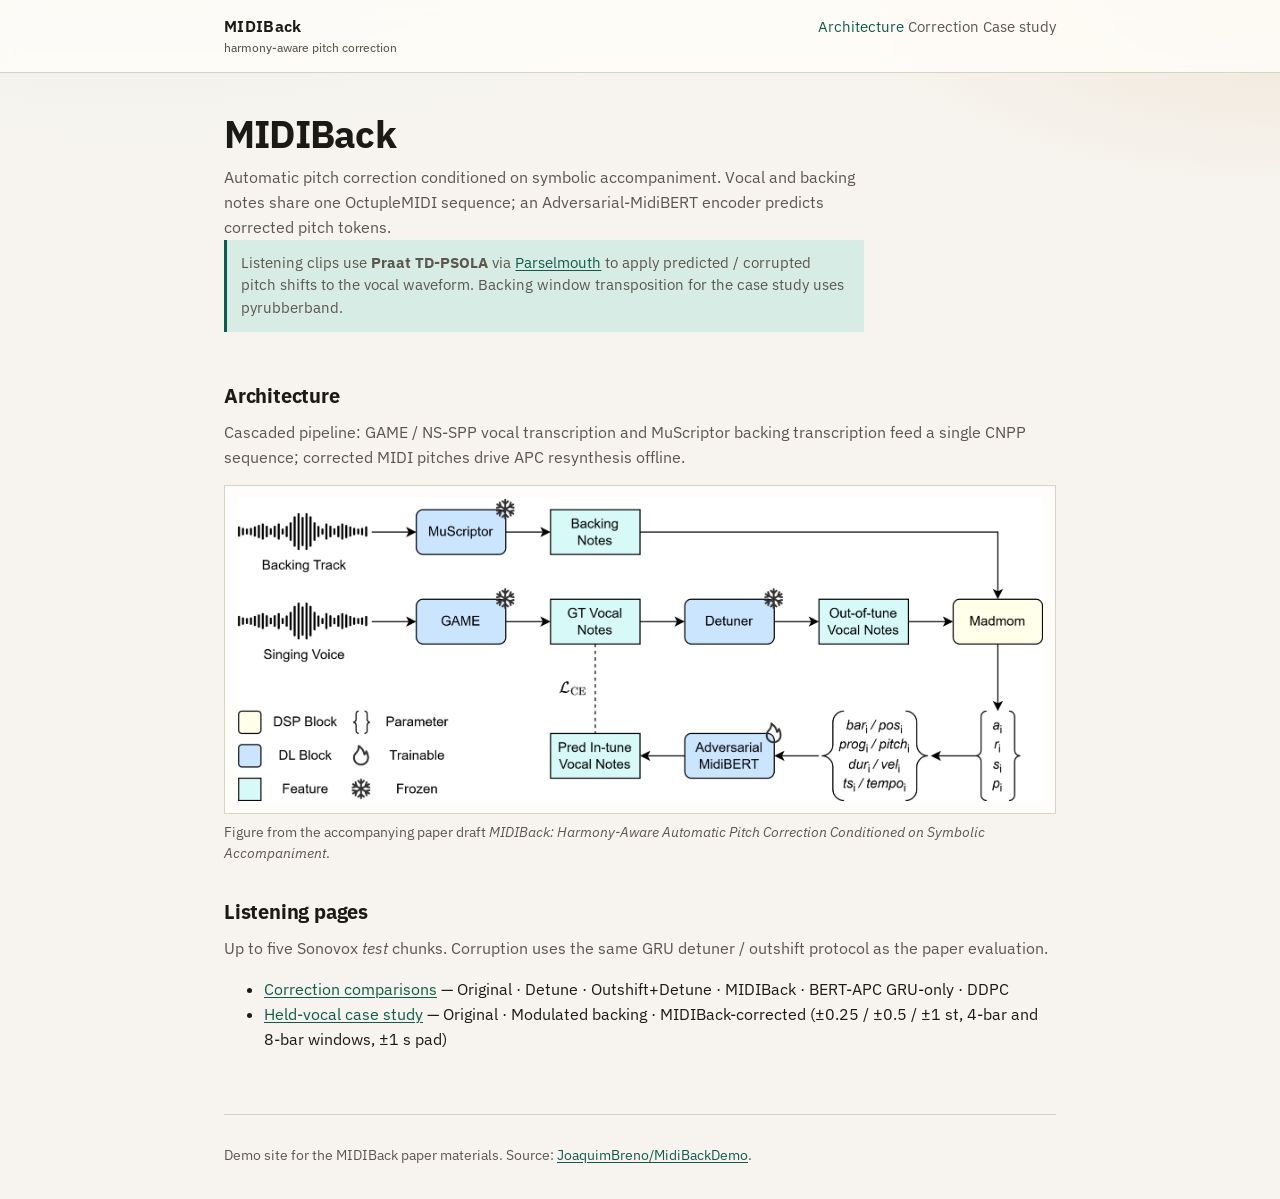
==== index.html @ f540b841 "Add MIDIBack listening demo site with 5 test clips. Static Pages site (architecture, correction, cas" ====
<!DOCTYPE html>
<html lang="en">
<head>
  <meta charset="utf-8">
  <meta name="viewport" content="width=device-width, initial-scale=1">
  <title>MIDIBack — Listening Demo</title>
  <link rel="preconnect" href="https://fonts.googleapis.com">
  <link rel="preconnect" href="https://fonts.gstatic.com" crossorigin>
  <link href="https://fonts.googleapis.com/css2?family=IBM+Plex+Mono:wght@400;500&family=IBM+Plex+Sans:wght@400;500;650&display=swap" rel="stylesheet">
  <link rel="stylesheet" href="styles.css">
</head>
<body>
  <header class="site">
    <div class="wrap nav">
      <a class="brand" href="index.html">MIDIBack<span>harmony-aware pitch correction</span></a>
      <nav>
        <a href="index.html" aria-current="page">Architecture</a>
        <a href="correction.html">Correction</a>
        <a href="case-study.html">Case study</a>
      </nav>
    </div>
  </header>

  <main class="wrap">
    <div class="hero">
      <h1>MIDIBack</h1>
      <p>
        Automatic pitch correction conditioned on symbolic accompaniment.
        Vocal and backing notes share one OctupleMIDI sequence; an
        Adversarial-MidiBERT encoder predicts corrected pitch tokens.
      </p>
      <p class="note">
        Listening clips use <strong>Praat TD-PSOLA</strong> via
        <a href="https://parselmouth.readthedocs.io/">Parselmouth</a>
        to apply predicted / corrupted pitch shifts to the vocal waveform.
        Backing window transposition for the case study uses pyrubberband.
      </p>
    </div>

    <section id="architecture">
      <h2>Architecture</h2>
      <p class="lead">
        Cascaded pipeline: GAME / NS-SPP vocal transcription and MuScriptor
        backing transcription feed a single CNPP sequence; corrected MIDI
        pitches drive APC resynthesis offline.
      </p>
      <figure class="arch">
        <img src="assets/MIDIBack-model.png" alt="MIDIBack model diagram: vocal and backing transcription into OctupleMIDI, Adversarial-MidiBERT CNPP, corrected pitches">
      </figure>
      <p class="caption">
        Figure from the accompanying paper draft
        <em>MIDIBack: Harmony-Aware Automatic Pitch Correction Conditioned on Symbolic Accompaniment</em>.
      </p>
    </section>

    <section>
      <h2>Listening pages</h2>
      <p class="lead">
        Up to five Sonovox <em>test</em> chunks. Corruption uses the same
        GRU detuner / outshift protocol as the paper evaluation.
      </p>
      <ul>
        <li><a href="correction.html">Correction comparisons</a> —
          Original · Detune · Outshift+Detune · MIDIBack · BERT-APC GRU-only · DDPC</li>
        <li><a href="case-study.html">Held-vocal case study</a> —
          Original · Modulated backing · MIDIBack-corrected (±0.25 / ±0.5 / ±1 st, 4-bar and 8-bar windows, ±1&nbsp;s pad)</li>
      </ul>
    </section>
  </main>

  <footer class="wrap">
    <p>
      Demo site for the MIDIBack paper materials.
      Source: <a href="https://github.com/JoaquimBreno/MidiBackDemo">JoaquimBreno/MidiBackDemo</a>.
    </p>
  </footer>
</body>
</html>
---- styles.css ----
:root {
  --bg: #f7f4ef;
  --ink: #1c1a17;
  --muted: #5c564e;
  --line: #d9d2c6;
  --accent: #0f5c4c;
  --accent-soft: #d8ece6;
  --card: #fffdf9;
  --warn: #7a4a12;
  --max: 52rem;
  --font: "IBM Plex Sans", "Segoe UI", sans-serif;
  --mono: "IBM Plex Mono", ui-monospace, monospace;
}

* { box-sizing: border-box; }

html { scroll-behavior: smooth; }

body {
  margin: 0;
  font-family: var(--font);
  color: var(--ink);
  background:
    radial-gradient(1200px 500px at 10% -10%, #e8efe9 0%, transparent 55%),
    radial-gradient(900px 400px at 100% 0%, #efe6d8 0%, transparent 50%),
    var(--bg);
  line-height: 1.55;
}

a { color: var(--accent); text-underline-offset: 0.15em; }
a:hover { color: #0a3f35; }

.wrap {
  width: min(100% - 2rem, var(--max));
  margin-inline: auto;
}

header.site {
  border-bottom: 1px solid var(--line);
  background: rgba(255, 253, 249, 0.86);
  backdrop-filter: blur(8px);
  position: sticky;
  top: 0;
  z-index: 20;
}

.nav {
  display: flex;
  flex-wrap: wrap;
  gap: 0.75rem 1.25rem;
  align-items: baseline;
  padding: 0.9rem 0;
}

.brand {
  font-weight: 650;
  letter-spacing: 0.02em;
  color: var(--ink);
  text-decoration: none;
  margin-right: auto;
}

.brand span {
  display: block;
  font-size: 0.75rem;
  font-weight: 450;
  color: var(--muted);
  letter-spacing: 0;
}

nav a {
  text-decoration: none;
  color: var(--muted);
  font-size: 0.95rem;
}

nav a[aria-current="page"],
nav a:hover {
  color: var(--accent);
}

.hero {
  padding: 2.4rem 0 1.4rem;
}

.hero h1 {
  font-size: clamp(1.7rem, 3.5vw, 2.35rem);
  line-height: 1.15;
  margin: 0 0 0.65rem;
  letter-spacing: -0.02em;
}

.hero p {
  margin: 0;
  color: var(--muted);
  max-width: 40rem;
}

.note {
  margin: 1.25rem 0 0;
  padding: 0.75rem 0.9rem;
  border-left: 3px solid var(--accent);
  background: var(--accent-soft);
  color: #16362f;
  font-size: 0.92rem;
}

section {
  padding: 1.6rem 0 0.4rem;
}

section h2 {
  margin: 0 0 0.55rem;
  font-size: 1.25rem;
  letter-spacing: -0.01em;
}

section > p.lead {
  margin: 0 0 1rem;
  color: var(--muted);
}

.arch {
  background: var(--card);
  border: 1px solid var(--line);
  padding: 0.75rem;
  margin: 0.75rem 0 0.25rem;
}

.arch img {
  display: block;
  width: 100%;
  height: auto;
}

.caption {
  font-size: 0.85rem;
  color: var(--muted);
  margin: 0.5rem 0 0;
}

.song {
  background: var(--card);
  border: 1px solid var(--line);
  padding: 1rem 1rem 0.85rem;
  margin: 0 0 1rem;
}

.song h3 {
  margin: 0 0 0.25rem;
  font-size: 1.05rem;
  font-family: var(--mono);
}

.song .meta {
  color: var(--muted);
  font-size: 0.85rem;
  margin-bottom: 0.85rem;
}

.grid {
  display: grid;
  gap: 0.65rem;
}

.clip {
  display: grid;
  gap: 0.2rem;
  grid-template-columns: minmax(7.5rem, 11rem) 1fr;
  align-items: center;
}

.clip label {
  font-size: 0.88rem;
  color: var(--ink);
}

.clip audio {
  width: 100%;
  height: 2.1rem;
}

.clip.missing label { color: var(--warn); }
.clip.missing::after {
  content: "rendering…";
  grid-column: 2;
  font-size: 0.8rem;
  color: var(--warn);
}

.table-wrap { overflow-x: auto; }

table.case {
  width: 100%;
  border-collapse: collapse;
  font-size: 0.88rem;
  background: var(--card);
  border: 1px solid var(--line);
}

table.case th,
table.case td {
  border-bottom: 1px solid var(--line);
  padding: 0.55rem 0.45rem;
  vertical-align: middle;
  text-align: left;
}

table.case th {
  background: #f1ebe1;
  font-weight: 600;
  white-space: nowrap;
}

table.case audio {
  width: min(100%, 14rem);
  height: 2rem;
}

footer {
  margin: 2.5rem 0 2rem;
  padding-top: 1rem;
  border-top: 1px solid var(--line);
  color: var(--muted);
  font-size: 0.88rem;
}

.status {
  font-family: var(--mono);
  font-size: 0.8rem;
  color: var(--muted);
}

@media (max-width: 640px) {
  .clip {
    grid-template-columns: 1fr;
  }
}
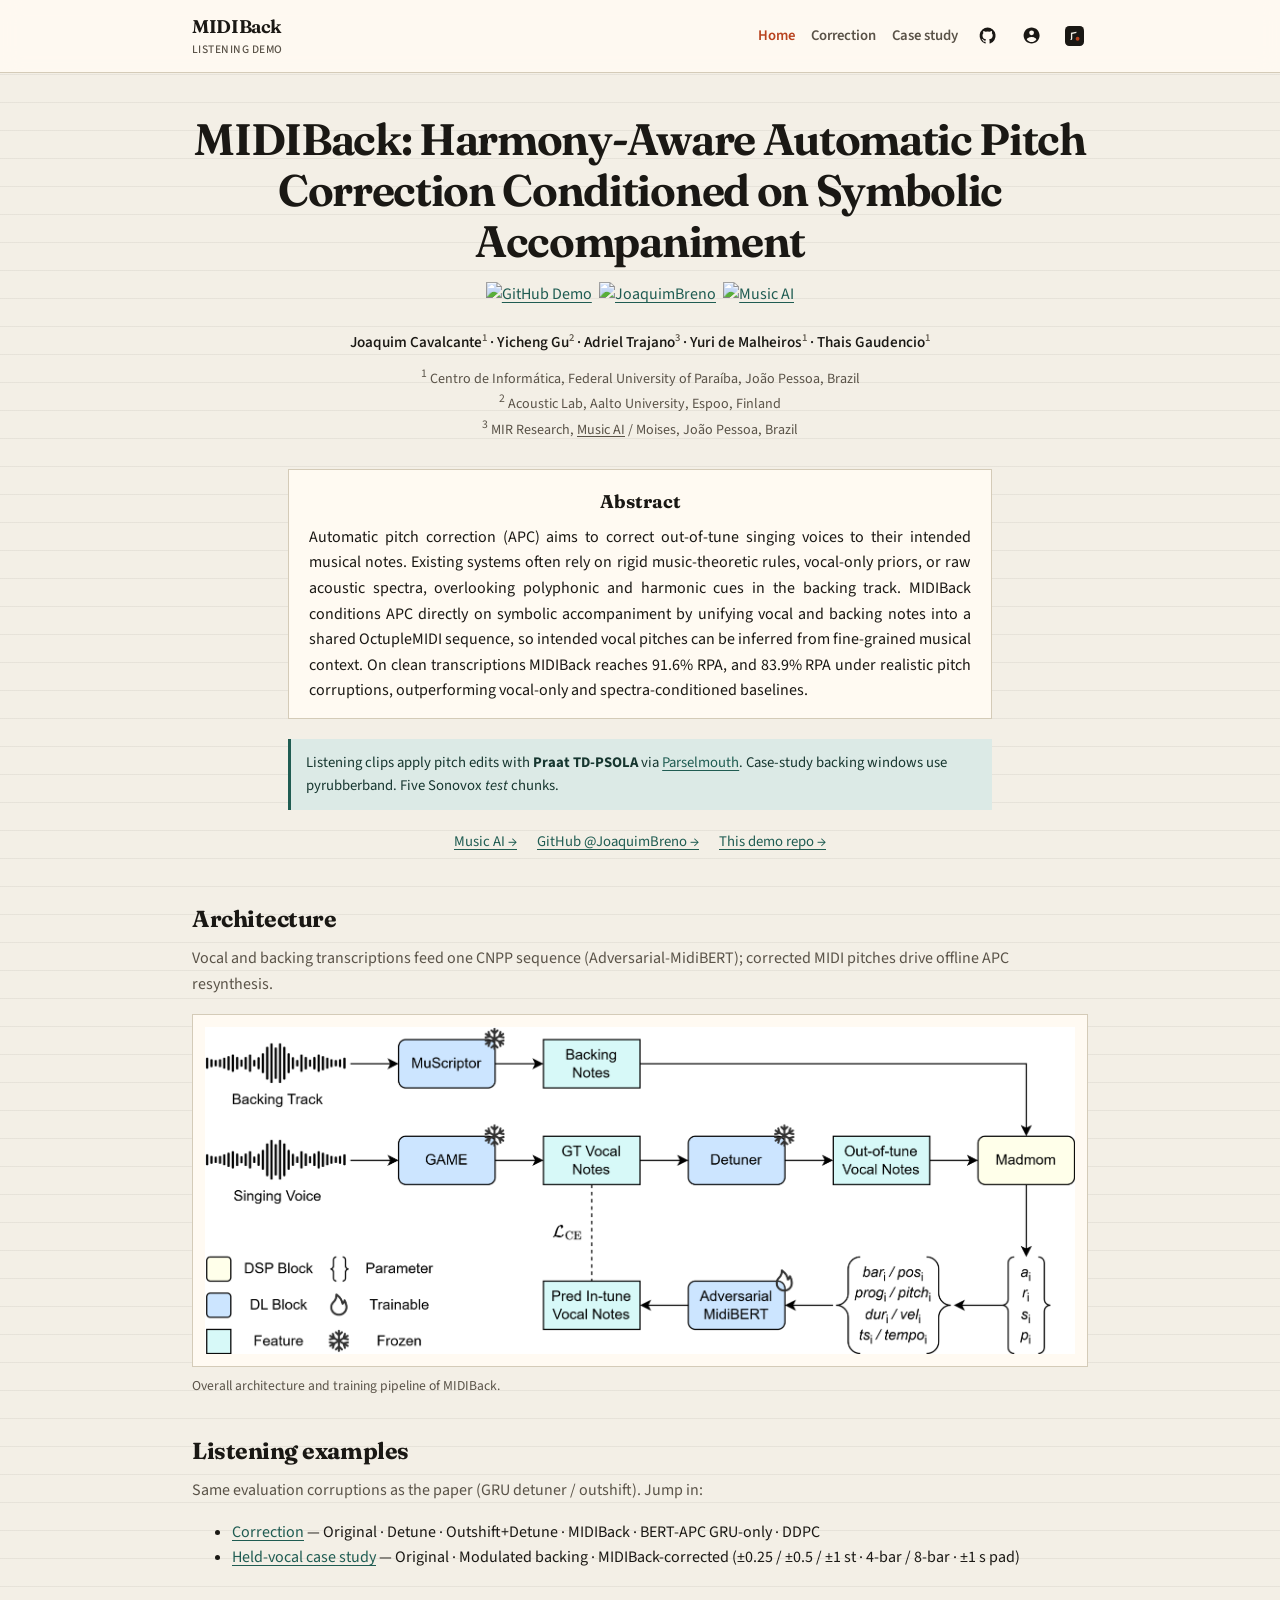
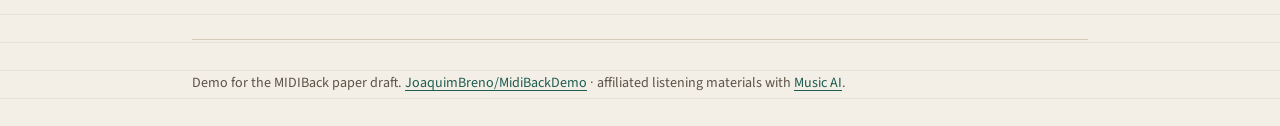
==== commit da861fab: "Restyle demo as paper page with Music AI and GitHub links. Academic layout (authors, abstract, badge" ====
--- a/index.html
+++ b/index.html
@@ -3,75 +3,122 @@
 <head>
   <meta charset="utf-8">
   <meta name="viewport" content="width=device-width, initial-scale=1">
-  <title>MIDIBack — Listening Demo</title>
+  <title>MIDIBack: Harmony-Aware Automatic Pitch Correction</title>
   <link rel="preconnect" href="https://fonts.googleapis.com">
   <link rel="preconnect" href="https://fonts.gstatic.com" crossorigin>
-  <link href="https://fonts.googleapis.com/css2?family=IBM+Plex+Mono:wght@400;500&family=IBM+Plex+Sans:wght@400;500;650&display=swap" rel="stylesheet">
+  <link href="https://fonts.googleapis.com/css2?family=Fraunces:opsz,wght@9..144,500;9..144,650&family=IBM+Plex+Mono:wght@400;500&family=Source+Sans+3:wght@400;500;600;650&display=swap" rel="stylesheet">
   <link rel="stylesheet" href="styles.css">
 </head>
 <body>
   <header class="site">
     <div class="wrap nav">
-      <a class="brand" href="index.html">MIDIBack<span>harmony-aware pitch correction</span></a>
-      <nav>
-        <a href="index.html" aria-current="page">Architecture</a>
+      <a class="brand" href="index.html">MIDIBack<span>listening demo</span></a>
+      <nav class="links" aria-label="Primary">
+        <a href="index.html" aria-current="page">Home</a>
         <a href="correction.html">Correction</a>
         <a href="case-study.html">Case study</a>
+        <a class="icon-link" href="https://github.com/JoaquimBreno/MidiBackDemo" target="_blank" rel="noopener" title="Demo repository" aria-label="GitHub demo repo">
+          <svg viewBox="0 0 24 24" aria-hidden="true"><path fill="currentColor" fill-rule="evenodd" d="M12.006 2a9.847 9.847 0 0 0-6.484 2.44 10.32 10.32 0 0 0-3.393 6.17 10.48 10.48 0 0 0 1.317 6.955 10.045 10.045 0 0 0 5.4 4.418c.504.095.683-.223.683-.494 0-.245-.01-1.052-.014-1.908-2.78.62-3.366-1.21-3.366-1.21a2.711 2.711 0 0 0-1.11-1.5c-.907-.637.07-.621.07-.621.317.044.62.163.885.346.266.183.487.426.647.71.135.253.318.476.538.655a2.079 2.079 0 0 0 2.37.196c.045-.52.27-1.006.635-1.37-2.219-.259-4.554-1.138-4.554-5.07a4.022 4.022 0 0 1 1.031-2.75 3.77 3.77 0 0 1 .096-2.713s.839-.275 2.749 1.05a9.26 9.26 0 0 1 5.004 0c1.906-1.325 2.74-1.05 2.74-1.05.37.858.406 1.828.101 2.713a4.017 4.017 0 0 1 1.029 2.75c0 3.939-2.339 4.805-4.564 5.058a2.471 2.471 0 0 1 .679 1.897c0 1.372-.012 2.477-.012 2.814 0 .272.18.592.687.492a10.05 10.05 0 0 0 5.388-4.421 10.473 10.473 0 0 0 1.313-6.948 10.32 10.32 0 0 0-3.39-6.165A9.847 9.847 0 0 0 12.007 2Z" clip-rule="evenodd"/></svg>
+        </a>
+        <a class="icon-link" href="https://github.com/JoaquimBreno" target="_blank" rel="noopener" title="Joaquim Breno on GitHub" aria-label="Joaquim Breno GitHub">
+          <svg viewBox="0 0 24 24" aria-hidden="true"><path fill="currentColor" d="M12 2C6.48 2 2 6.48 2 12s4.48 10 10 10 10-4.48 10-10S17.52 2 12 2zm0 3.5a3 3 0 1 1 0 6 3 3 0 0 1 0-6zM12 20c-2.5 0-4.71-1.28-6-3.22.03-1.99 4-3.08 6-3.08s5.97 1.09 6 3.08C16.71 18.72 14.5 20 12 20z"/></svg>
+        </a>
+        <a class="icon-link" href="https://music.ai/" target="_blank" rel="noopener" title="Music AI" aria-label="Music AI">
+          <img src="assets/music-ai-mark.svg" alt="">
+        </a>
       </nav>
     </div>
   </header>
 
   <main class="wrap">
-    <div class="hero">
-      <h1>MIDIBack</h1>
-      <p>
-        Automatic pitch correction conditioned on symbolic accompaniment.
-        Vocal and backing notes share one OctupleMIDI sequence; an
-        Adversarial-MidiBERT encoder predicts corrected pitch tokens.
+    <div class="paper-hero" id="home">
+      <h1>MIDIBack: Harmony-Aware Automatic Pitch Correction Conditioned on Symbolic Accompaniment</h1>
+
+      <div class="badges">
+        <a href="https://github.com/JoaquimBreno/MidiBackDemo" target="_blank" rel="noopener">
+          <img src="https://img.shields.io/badge/GitHub-Demo-1f5c52?logo=github&logoColor=white" alt="GitHub Demo">
+        </a>
+        <a href="https://github.com/JoaquimBreno" target="_blank" rel="noopener">
+          <img src="https://img.shields.io/badge/GitHub-JoaquimBreno-181717?logo=github&logoColor=white" alt="JoaquimBreno">
+        </a>
+        <a href="https://music.ai/" target="_blank" rel="noopener">
+          <img src="https://img.shields.io/badge/Music%20AI-Platform-b8431f" alt="Music AI">
+        </a>
+      </div>
+
+      <div class="authors">
+        <a href="https://github.com/JoaquimBreno">Joaquim Cavalcante</a><sup>1</sup>
+        · <a href="https://www.yichenggu.com/">Yicheng Gu</a><sup>2</sup>
+        · Adriel Trajano<sup>3</sup>
+        · Yuri de Malheiros<sup>1</sup>
+        · Thais Gaudencio<sup>1</sup>
+      </div>
+      <div class="affiliations">
+        <div><sup>1</sup> Centro de Informática, Federal University of Paraíba, João Pessoa, Brazil</div>
+        <div><sup>2</sup> Acoustic Lab, Aalto University, Espoo, Finland</div>
+        <div><sup>3</sup> MIR Research, <a href="https://music.ai/">Music AI</a> / Moises, João Pessoa, Brazil</div>
+      </div>
+
+      <div class="abstract">
+        <h2>Abstract</h2>
+        <p>
+          Automatic pitch correction (APC) aims to correct out-of-tune singing voices to their
+          intended musical notes. Existing systems often rely on rigid music-theoretic rules,
+          vocal-only priors, or raw acoustic spectra, overlooking polyphonic and harmonic cues
+          in the backing track. MIDIBack conditions APC directly on symbolic accompaniment by
+          unifying vocal and backing notes into a shared OctupleMIDI sequence, so intended
+          vocal pitches can be inferred from fine-grained musical context. On clean
+          transcriptions MIDIBack reaches 91.6% RPA, and 83.9% RPA under realistic pitch
+          corruptions, outperforming vocal-only and spectra-conditioned baselines.
+        </p>
+      </div>
+
+      <p class="note">
+        Listening clips apply pitch edits with <strong>Praat TD-PSOLA</strong> via
+        <a href="https://parselmouth.readthedocs.io/">Parselmouth</a>.
+        Case-study backing windows use pyrubberband. Five Sonovox <em>test</em> chunks.
       </p>
-      <p class="note">
-        Listening clips use <strong>Praat TD-PSOLA</strong> via
-        <a href="https://parselmouth.readthedocs.io/">Parselmouth</a>
-        to apply predicted / corrupted pitch shifts to the vocal waveform.
-        Backing window transposition for the case study uses pyrubberband.
-      </p>
+
+      <div class="ext-row">
+        <a href="https://music.ai/" target="_blank" rel="noopener">Music AI →</a>
+        <a href="https://github.com/JoaquimBreno" target="_blank" rel="noopener">GitHub @JoaquimBreno →</a>
+        <a href="https://github.com/JoaquimBreno/MidiBackDemo" target="_blank" rel="noopener">This demo repo →</a>
+      </div>
     </div>
 
     <section id="architecture">
       <h2>Architecture</h2>
       <p class="lead">
-        Cascaded pipeline: GAME / NS-SPP vocal transcription and MuScriptor
-        backing transcription feed a single CNPP sequence; corrected MIDI
-        pitches drive APC resynthesis offline.
+        Vocal and backing transcriptions feed one CNPP sequence (Adversarial-MidiBERT);
+        corrected MIDI pitches drive offline APC resynthesis.
       </p>
       <figure class="arch">
-        <img src="assets/MIDIBack-model.png" alt="MIDIBack model diagram: vocal and backing transcription into OctupleMIDI, Adversarial-MidiBERT CNPP, corrected pitches">
+        <img src="assets/MIDIBack-model.png" alt="MIDIBack model diagram">
       </figure>
-      <p class="caption">
-        Figure from the accompanying paper draft
-        <em>MIDIBack: Harmony-Aware Automatic Pitch Correction Conditioned on Symbolic Accompaniment</em>.
-      </p>
+      <p class="caption">Overall architecture and training pipeline of MIDIBack.</p>
     </section>
 
-    <section>
-      <h2>Listening pages</h2>
+    <section id="listen">
+      <h2>Listening examples</h2>
       <p class="lead">
-        Up to five Sonovox <em>test</em> chunks. Corruption uses the same
-        GRU detuner / outshift protocol as the paper evaluation.
+        Same evaluation corruptions as the paper (GRU detuner / outshift). Jump in:
       </p>
       <ul>
-        <li><a href="correction.html">Correction comparisons</a> —
+        <li><a href="correction.html">Correction</a> —
           Original · Detune · Outshift+Detune · MIDIBack · BERT-APC GRU-only · DDPC</li>
         <li><a href="case-study.html">Held-vocal case study</a> —
-          Original · Modulated backing · MIDIBack-corrected (±0.25 / ±0.5 / ±1 st, 4-bar and 8-bar windows, ±1&nbsp;s pad)</li>
+          Original · Modulated backing · MIDIBack-corrected
+          (±0.25 / ±0.5 / ±1 st · 4-bar / 8-bar · ±1&nbsp;s pad)</li>
       </ul>
     </section>
   </main>
 
   <footer class="wrap">
     <p>
-      Demo site for the MIDIBack paper materials.
-      Source: <a href="https://github.com/JoaquimBreno/MidiBackDemo">JoaquimBreno/MidiBackDemo</a>.
+      Demo for the MIDIBack paper draft.
+      <a href="https://github.com/JoaquimBreno/MidiBackDemo">JoaquimBreno/MidiBackDemo</a>
+      · affiliated listening materials with
+      <a href="https://music.ai/">Music AI</a>.
     </p>
   </footer>
 </body>
--- a/styles.css
+++ b/styles.css
@@ -1,118 +1,225 @@
 :root {
-  --bg: #f7f4ef;
-  --ink: #1c1a17;
-  --muted: #5c564e;
-  --line: #d9d2c6;
-  --accent: #0f5c4c;
-  --accent-soft: #d8ece6;
-  --card: #fffdf9;
-  --warn: #7a4a12;
-  --max: 52rem;
-  --font: "IBM Plex Sans", "Segoe UI", sans-serif;
+  --bg: #f3efe6;
+  --paper: #fffaf2;
+  --ink: #1a1814;
+  --muted: #5a5348;
+  --line: #d4cbb8;
+  --accent: #b8431f;
+  --accent-deep: #8f3014;
+  --teal: #1f5c52;
+  --teal-soft: #dceae6;
+  --staff: rgba(26, 24, 20, 0.06);
+  --max: 56rem;
+  --display: "Fraunces", "Source Serif 4", Georgia, serif;
+  --font: "Source Sans 3", "IBM Plex Sans", system-ui, sans-serif;
   --mono: "IBM Plex Mono", ui-monospace, monospace;
 }
 
 * { box-sizing: border-box; }
-
 html { scroll-behavior: smooth; }
 
 body {
   margin: 0;
   font-family: var(--font);
   color: var(--ink);
-  background:
-    radial-gradient(1200px 500px at 10% -10%, #e8efe9 0%, transparent 55%),
-    radial-gradient(900px 400px at 100% 0%, #efe6d8 0%, transparent 50%),
-    var(--bg);
-  line-height: 1.55;
-}
-
-a { color: var(--accent); text-underline-offset: 0.15em; }
-a:hover { color: #0a3f35; }
+  background-color: var(--bg);
+  background-image:
+    repeating-linear-gradient(
+      0deg,
+      transparent,
+      transparent 27px,
+      var(--staff) 27px,
+      var(--staff) 28px
+    );
+  line-height: 1.6;
+}
+
+a { color: var(--teal); text-underline-offset: 0.18em; }
+a:hover { color: var(--accent-deep); }
 
 .wrap {
   width: min(100% - 2rem, var(--max));
   margin-inline: auto;
 }
 
+/* —— sticky academic nav —— */
 header.site {
-  border-bottom: 1px solid var(--line);
-  background: rgba(255, 253, 249, 0.86);
-  backdrop-filter: blur(8px);
   position: sticky;
   top: 0;
-  z-index: 20;
+  z-index: 30;
+  border-bottom: 1px solid var(--line);
+  background: rgba(255, 250, 242, 0.92);
+  backdrop-filter: blur(10px);
 }
 
 .nav {
   display: flex;
   flex-wrap: wrap;
-  gap: 0.75rem 1.25rem;
-  align-items: baseline;
-  padding: 0.9rem 0;
+  gap: 0.65rem 1.1rem;
+  align-items: center;
+  padding: 0.75rem 0;
 }
 
 .brand {
+  font-family: var(--display);
   font-weight: 650;
-  letter-spacing: 0.02em;
+  font-size: 1.15rem;
   color: var(--ink);
   text-decoration: none;
   margin-right: auto;
+  letter-spacing: -0.02em;
 }
 
 .brand span {
   display: block;
-  font-size: 0.75rem;
-  font-weight: 450;
-  color: var(--muted);
-  letter-spacing: 0;
-}
-
-nav a {
+  font-family: var(--font);
+  font-size: 0.72rem;
+  font-weight: 500;
+  color: var(--muted);
+  letter-spacing: 0.04em;
+  text-transform: uppercase;
+}
+
+nav.links {
+  display: flex;
+  flex-wrap: wrap;
+  gap: 0.55rem 1rem;
+  align-items: center;
+}
+
+nav.links a {
   text-decoration: none;
   color: var(--muted);
+  font-size: 0.92rem;
+  font-weight: 600;
+}
+
+nav.links a[aria-current="page"],
+nav.links a:hover {
+  color: var(--accent);
+}
+
+nav.links .icon-link {
+  display: inline-flex;
+  align-items: center;
+  justify-content: center;
+  width: 1.7rem;
+  height: 1.7rem;
+  border-radius: 0.35rem;
+  color: var(--ink);
+  border: 1px solid transparent;
+}
+
+nav.links .icon-link:hover {
+  color: var(--accent);
+  border-color: var(--line);
+  background: var(--paper);
+}
+
+nav.links .icon-link svg,
+nav.links .icon-link img {
+  width: 1.2rem;
+  height: 1.2rem;
+  display: block;
+}
+
+/* —— paper hero —— */
+.paper-hero {
+  padding: 2.6rem 0 1.2rem;
+  text-align: center;
+}
+
+.paper-hero h1 {
+  font-family: var(--display);
+  font-size: clamp(1.85rem, 4.2vw, 2.75rem);
+  font-weight: 650;
+  line-height: 1.15;
+  letter-spacing: -0.03em;
+  margin: 0 0 1rem;
+}
+
+.badges {
+  display: flex;
+  flex-wrap: wrap;
+  gap: 0.45rem;
+  justify-content: center;
+  margin-bottom: 1.35rem;
+}
+
+.badges a img { height: 1.4rem; }
+
+.authors {
+  max-width: 42rem;
+  margin: 0 auto 0.65rem;
   font-size: 0.95rem;
-}
-
-nav a[aria-current="page"],
-nav a:hover {
+  font-weight: 550;
+}
+
+.authors a {
+  color: var(--ink);
+  text-decoration: none;
+  border-bottom: 1px solid transparent;
+}
+.authors a:hover {
   color: var(--accent);
-}
-
-.hero {
-  padding: 2.4rem 0 1.4rem;
-}
-
-.hero h1 {
-  font-size: clamp(1.7rem, 3.5vw, 2.35rem);
-  line-height: 1.15;
-  margin: 0 0 0.65rem;
-  letter-spacing: -0.02em;
-}
-
-.hero p {
+  border-bottom-color: var(--accent);
+}
+
+.authors sup { color: var(--muted); font-size: 0.7em; }
+
+.affiliations {
+  max-width: 40rem;
+  margin: 0 auto;
+  font-size: 0.88rem;
+  color: var(--muted);
+}
+
+.affiliations a { color: var(--muted); }
+.affiliations a:hover { color: var(--accent); }
+
+.abstract {
+  margin: 1.75rem auto 0;
+  max-width: 44rem;
+  text-align: left;
+  background: var(--paper);
+  border: 1px solid var(--line);
+  padding: 1.1rem 1.25rem 0.85rem;
+}
+
+.abstract h2 {
+  margin: 0 0 0.5rem;
+  font-family: var(--display);
+  font-size: 1.15rem;
+  text-align: center;
+}
+
+.abstract p {
   margin: 0;
-  color: var(--muted);
-  max-width: 40rem;
+  color: var(--ink);
+  text-align: justify;
+  hyphens: auto;
 }
 
 .note {
-  margin: 1.25rem 0 0;
-  padding: 0.75rem 0.9rem;
-  border-left: 3px solid var(--accent);
-  background: var(--accent-soft);
+  margin: 1.25rem auto 0;
+  max-width: 44rem;
+  padding: 0.75rem 0.95rem;
+  border-left: 3px solid var(--teal);
+  background: var(--teal-soft);
   color: #16362f;
   font-size: 0.92rem;
+  text-align: left;
 }
 
 section {
-  padding: 1.6rem 0 0.4rem;
+  padding: 1.75rem 0 0.5rem;
 }
 
 section h2 {
   margin: 0 0 0.55rem;
-  font-size: 1.25rem;
-  letter-spacing: -0.01em;
+  font-family: var(--display);
+  font-size: 1.45rem;
+  letter-spacing: -0.02em;
 }
 
 section > p.lead {
@@ -121,7 +228,7 @@
 }
 
 .arch {
-  background: var(--card);
+  background: var(--paper);
   border: 1px solid var(--line);
   padding: 0.75rem;
   margin: 0.75rem 0 0.25rem;
@@ -140,7 +247,7 @@
 }
 
 .song {
-  background: var(--card);
+  background: var(--paper);
   border: 1px solid var(--line);
   padding: 1rem 1rem 0.85rem;
   margin: 0 0 1rem;
@@ -148,7 +255,7 @@
 
 .song h3 {
   margin: 0 0 0.25rem;
-  font-size: 1.05rem;
+  font-size: 1.02rem;
   font-family: var(--mono);
 }
 
@@ -158,34 +265,23 @@
   margin-bottom: 0.85rem;
 }
 
-.grid {
-  display: grid;
-  gap: 0.65rem;
-}
+.grid { display: grid; gap: 0.65rem; }
 
 .clip {
   display: grid;
   gap: 0.2rem;
-  grid-template-columns: minmax(7.5rem, 11rem) 1fr;
+  grid-template-columns: minmax(7.5rem, 12rem) 1fr;
   align-items: center;
 }
 
-.clip label {
-  font-size: 0.88rem;
-  color: var(--ink);
-}
-
-.clip audio {
-  width: 100%;
-  height: 2.1rem;
-}
-
-.clip.missing label { color: var(--warn); }
+.clip label { font-size: 0.88rem; }
+.clip audio { width: 100%; height: 2.1rem; }
+.clip.missing label { color: var(--accent); }
 .clip.missing::after {
   content: "rendering…";
   grid-column: 2;
   font-size: 0.8rem;
-  color: var(--warn);
+  color: var(--accent);
 }
 
 .table-wrap { overflow-x: auto; }
@@ -194,7 +290,7 @@
   width: 100%;
   border-collapse: collapse;
   font-size: 0.88rem;
-  background: var(--card);
+  background: var(--paper);
   border: 1px solid var(--line);
 }
 
@@ -207,8 +303,8 @@
 }
 
 table.case th {
-  background: #f1ebe1;
-  font-weight: 600;
+  background: #efe6d6;
+  font-weight: 650;
   white-space: nowrap;
 }
 
@@ -217,9 +313,18 @@
   height: 2rem;
 }
 
+.ext-row {
+  display: flex;
+  flex-wrap: wrap;
+  gap: 0.75rem 1.25rem;
+  justify-content: center;
+  margin-top: 1.25rem;
+  font-size: 0.92rem;
+}
+
 footer {
-  margin: 2.5rem 0 2rem;
-  padding-top: 1rem;
+  margin: 2.75rem 0 2rem;
+  padding-top: 1.1rem;
   border-top: 1px solid var(--line);
   color: var(--muted);
   font-size: 0.88rem;
@@ -232,7 +337,6 @@
 }
 
 @media (max-width: 640px) {
-  .clip {
-    grid-template-columns: 1fr;
-  }
-}
+  .clip { grid-template-columns: 1fr; }
+  nav.links { width: 100%; }
+}
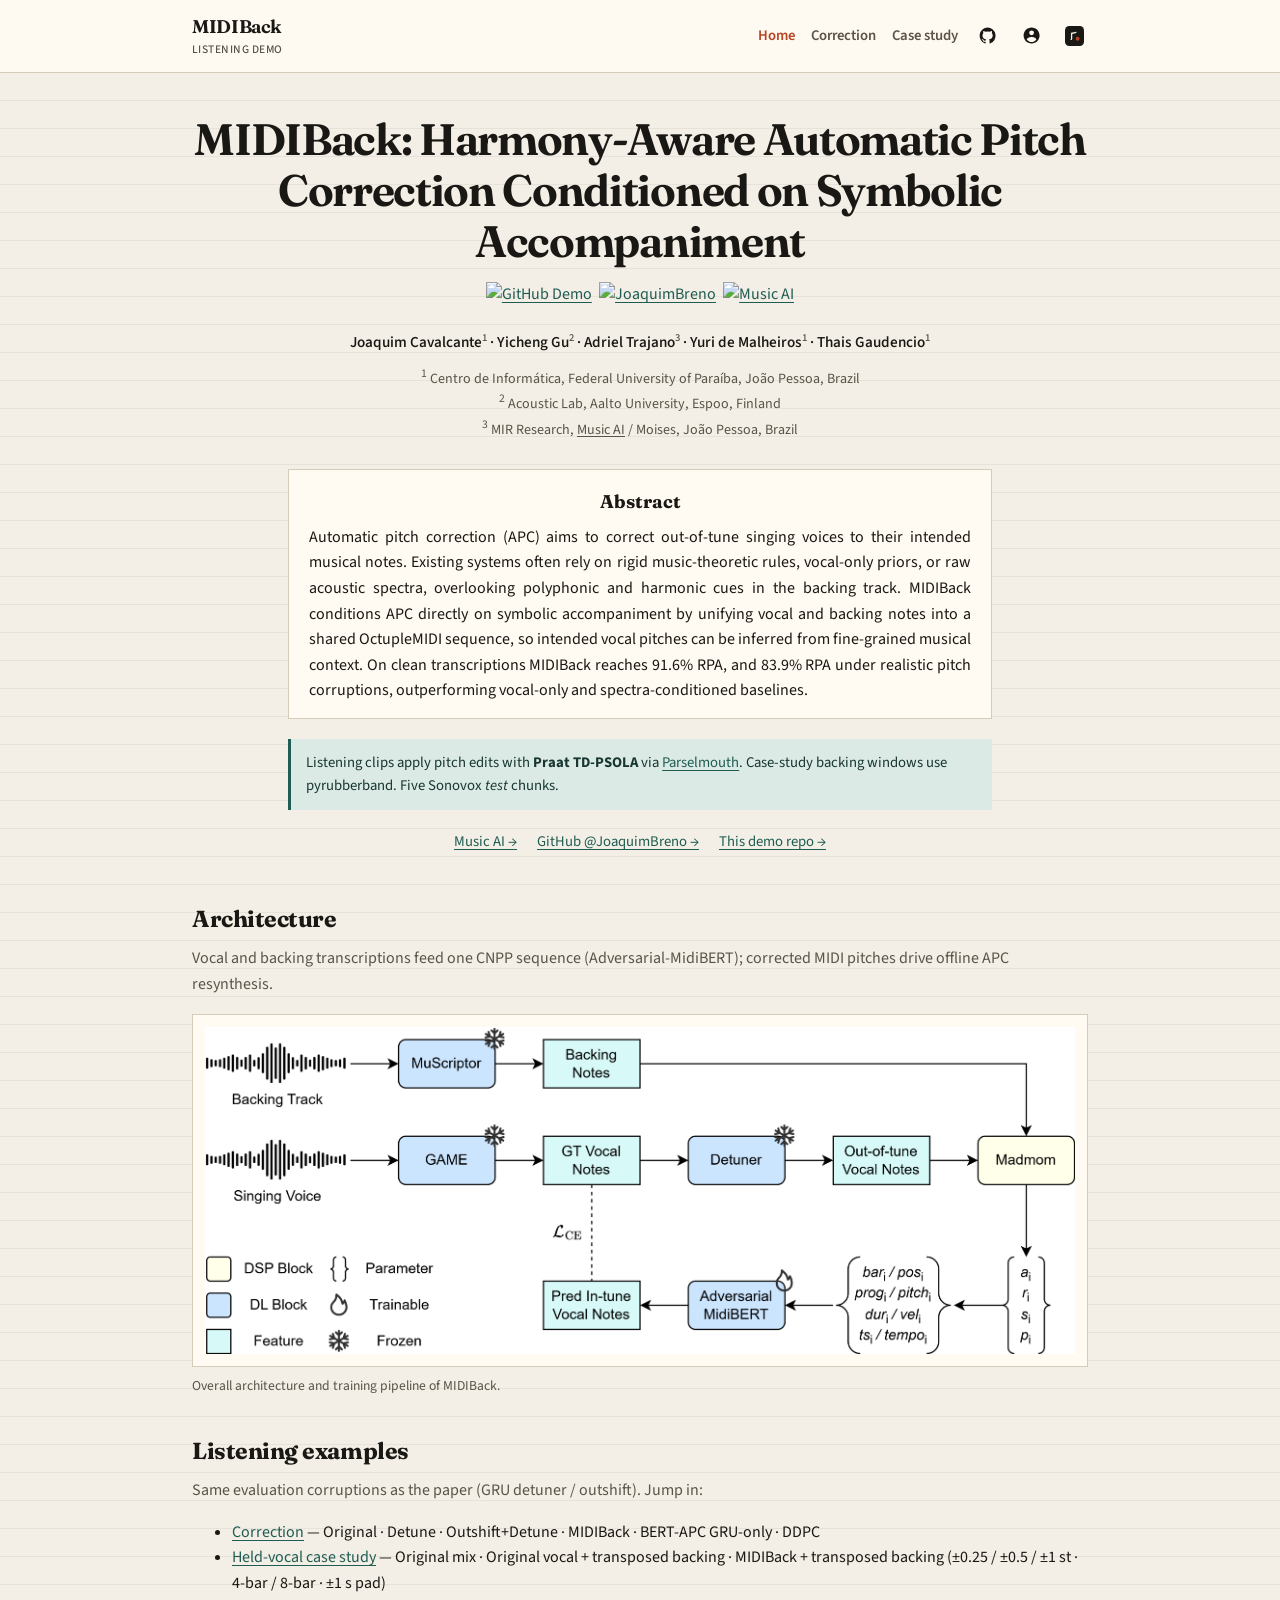
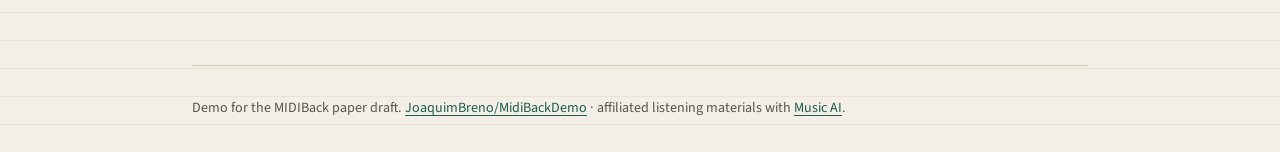
==== commit ffb1ef3e: "Clarify case-study column as original vocal + transposed backing. The modulated.wav mix was already " ====
--- a/index.html
+++ b/index.html
@@ -107,7 +107,7 @@
         <li><a href="correction.html">Correction</a> —
           Original · Detune · Outshift+Detune · MIDIBack · BERT-APC GRU-only · DDPC</li>
         <li><a href="case-study.html">Held-vocal case study</a> —
-          Original · Modulated backing · MIDIBack-corrected
+          Original mix · Original vocal + transposed backing · MIDIBack + transposed backing
           (±0.25 / ±0.5 / ±1 st · 4-bar / 8-bar · ±1&nbsp;s pad)</li>
       </ul>
     </section>
--- a/styles.css
+++ b/styles.css
@@ -305,7 +305,17 @@
 table.case th {
   background: #efe6d6;
   font-weight: 650;
-  white-space: nowrap;
+  white-space: normal;
+  min-width: 9.5rem;
+  line-height: 1.25;
+}
+
+table.case .th-sub {
+  display: block;
+  margin-top: 0.2rem;
+  font-weight: 500;
+  font-size: 0.75rem;
+  color: var(--muted);
 }
 
 table.case audio {
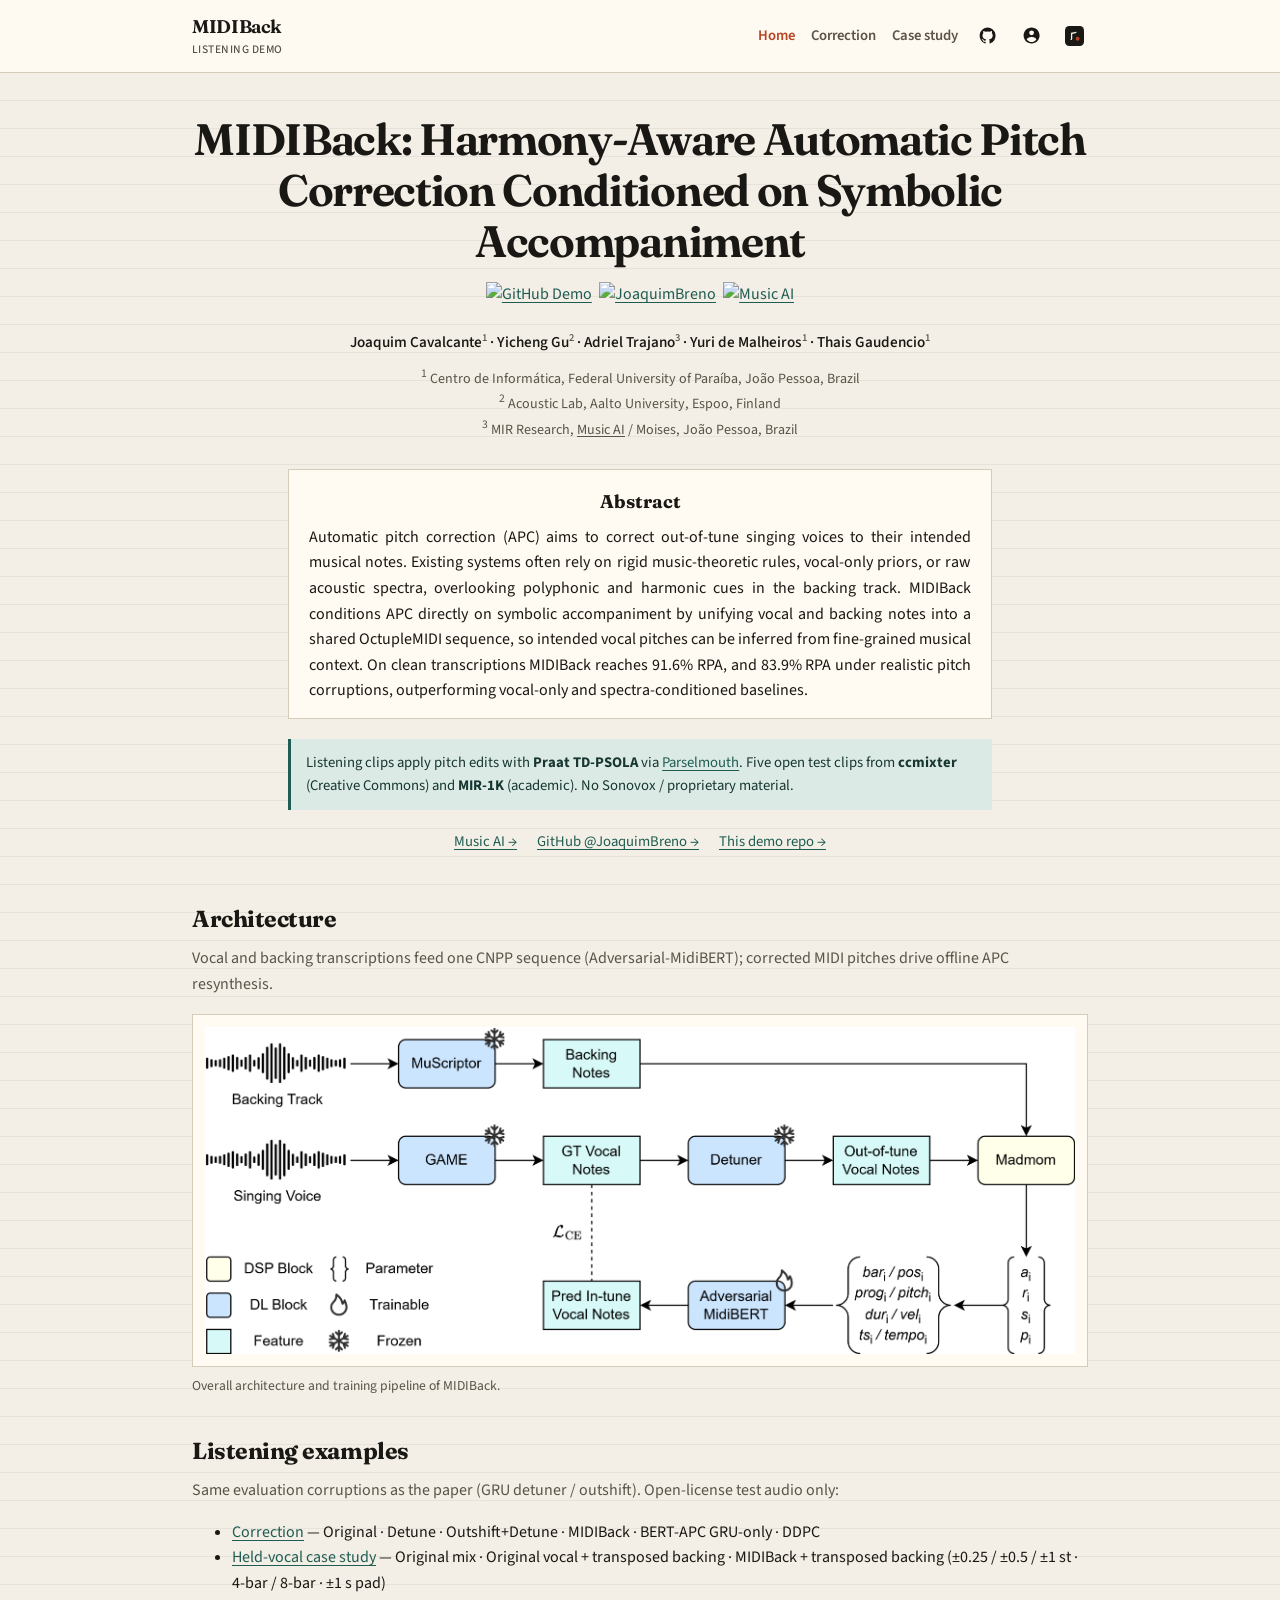
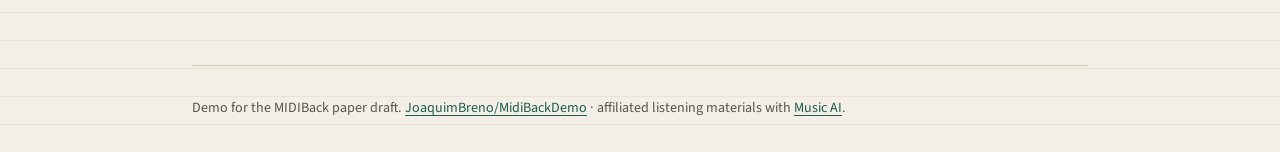
==== commit 10e023d0: "Replace Sonovox demos with CCMixter and MIR-1K clips. Public demo now uses only open/academic test a" ====
--- a/index.html
+++ b/index.html
@@ -76,7 +76,8 @@
       <p class="note">
         Listening clips apply pitch edits with <strong>Praat TD-PSOLA</strong> via
         <a href="https://parselmouth.readthedocs.io/">Parselmouth</a>.
-        Case-study backing windows use pyrubberband. Five Sonovox <em>test</em> chunks.
+        Five open test clips from <strong>ccmixter</strong> (Creative Commons) and
+        <strong>MIR-1K</strong> (academic). No Sonovox / proprietary material.
       </p>
 
       <div class="ext-row">
@@ -101,7 +102,8 @@
     <section id="listen">
       <h2>Listening examples</h2>
       <p class="lead">
-        Same evaluation corruptions as the paper (GRU detuner / outshift). Jump in:
+        Same evaluation corruptions as the paper (GRU detuner / outshift). Open-license
+        test audio only:
       </p>
       <ul>
         <li><a href="correction.html">Correction</a> —
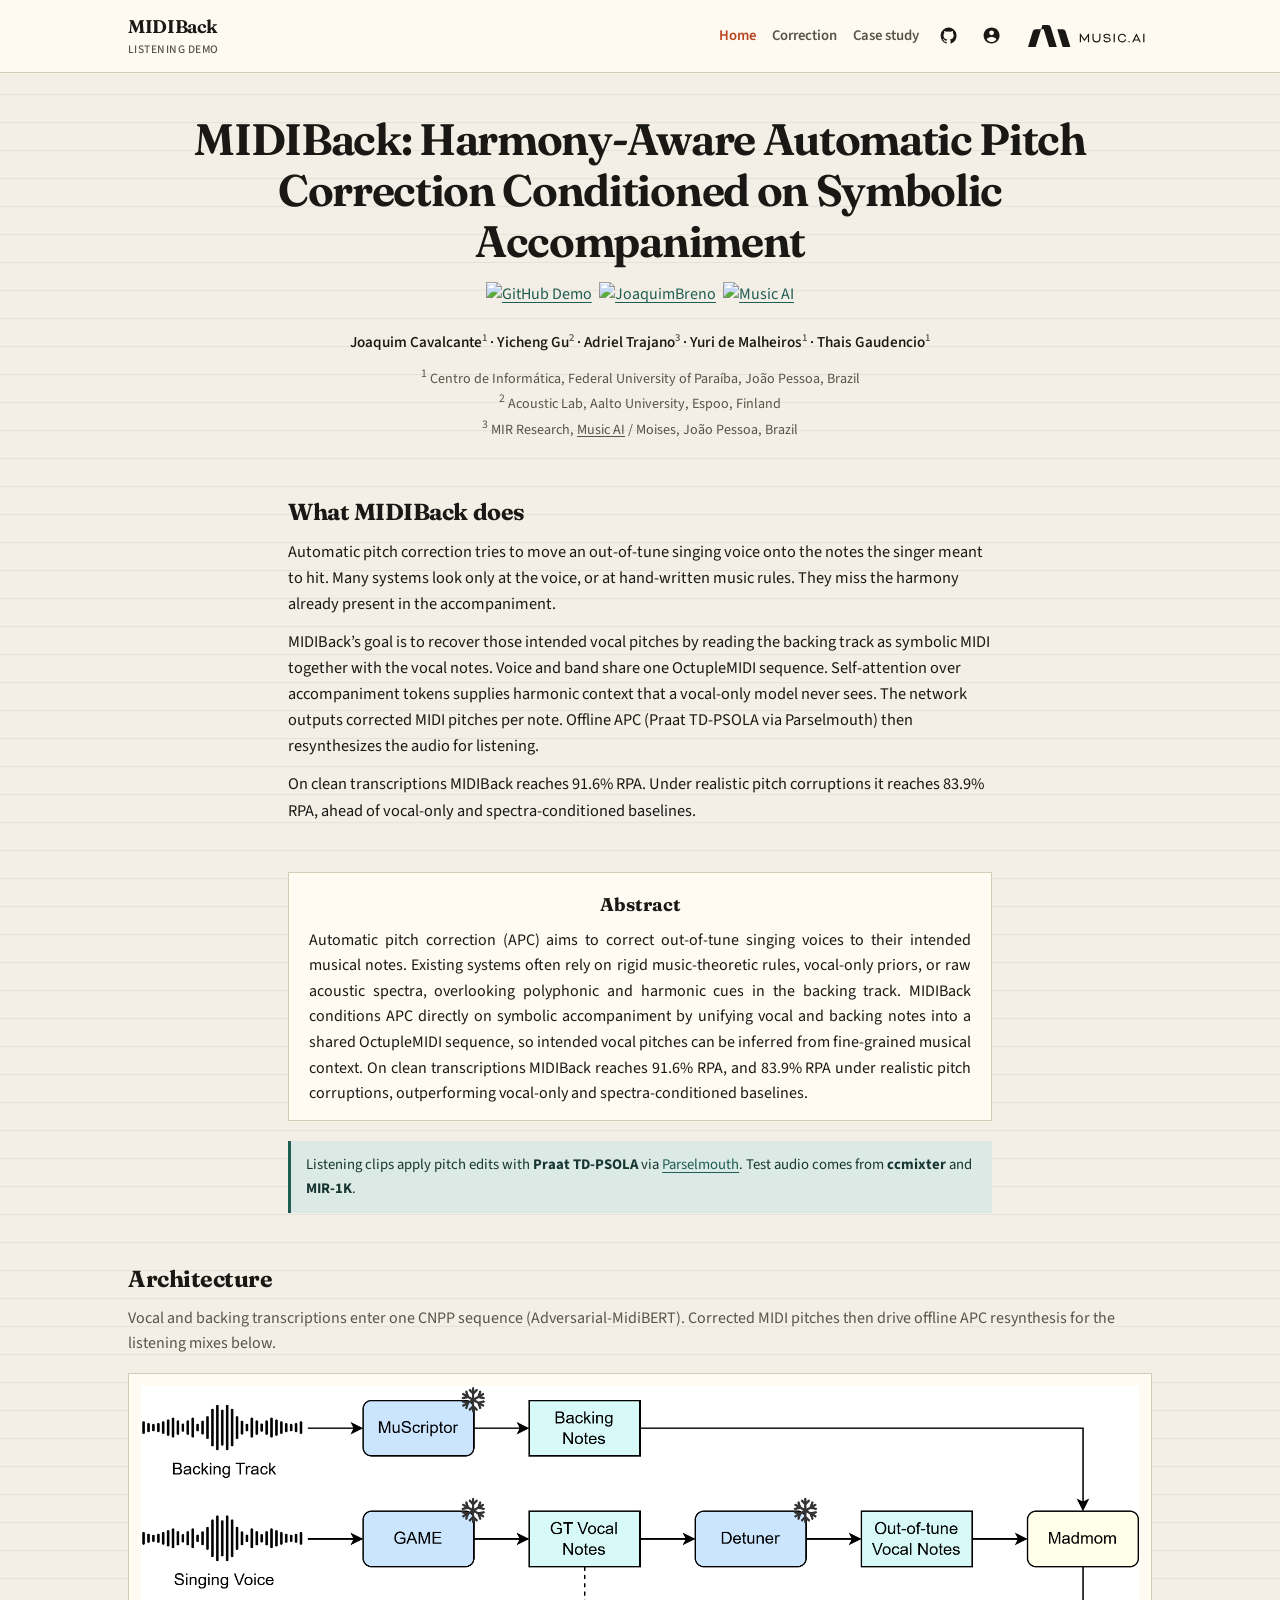
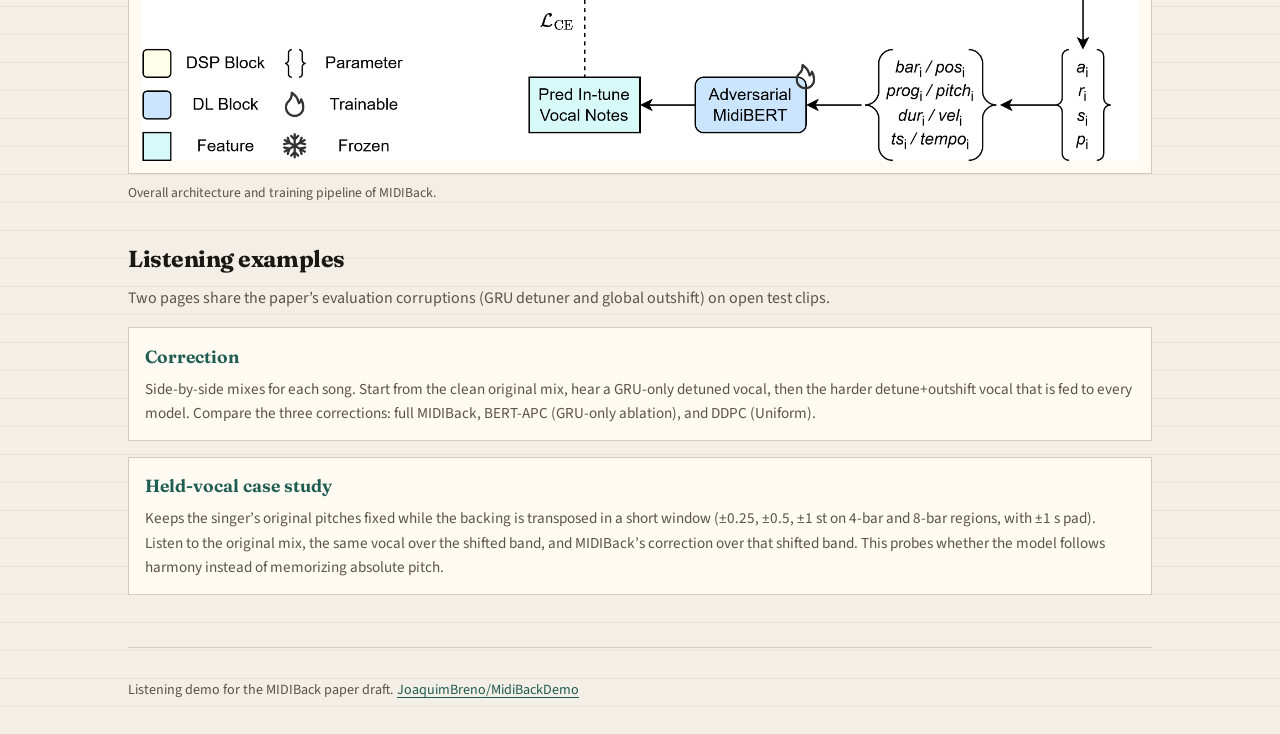
==== commit 59ebe4bb: "Refresh listening demo: MIR-1K case study, clearer copy, Music AI logo. Drop Mr Yesterday, move the " ====
--- a/index.html
+++ b/index.html
@@ -23,8 +23,8 @@
         <a class="icon-link" href="https://github.com/JoaquimBreno" target="_blank" rel="noopener" title="Joaquim Breno on GitHub" aria-label="Joaquim Breno GitHub">
           <svg viewBox="0 0 24 24" aria-hidden="true"><path fill="currentColor" d="M12 2C6.48 2 2 6.48 2 12s4.48 10 10 10 10-4.48 10-10S17.52 2 12 2zm0 3.5a3 3 0 1 1 0 6 3 3 0 0 1 0-6zM12 20c-2.5 0-4.71-1.28-6-3.22.03-1.99 4-3.08 6-3.08s5.97 1.09 6 3.08C16.71 18.72 14.5 20 12 20z"/></svg>
         </a>
-        <a class="icon-link" href="https://music.ai/" target="_blank" rel="noopener" title="Music AI" aria-label="Music AI">
-          <img src="assets/music-ai-mark.svg" alt="">
+        <a class="icon-link music-ai-link" href="https://music.ai/" target="_blank" rel="noopener" title="Music AI" aria-label="Music AI">
+          <img src="assets/music-ai-logo.svg" alt="Music AI">
         </a>
       </nav>
     </div>
@@ -59,6 +59,27 @@
         <div><sup>3</sup> MIR Research, <a href="https://music.ai/">Music AI</a> / Moises, João Pessoa, Brazil</div>
       </div>
 
+      <section class="goal" id="goal">
+        <h2>What MIDIBack does</h2>
+        <p>
+          Automatic pitch correction tries to move an out-of-tune singing voice onto the notes
+          the singer meant to hit. Many systems look only at the voice, or at hand-written
+          music rules. They miss the harmony already present in the accompaniment.
+        </p>
+        <p>
+          MIDIBack’s goal is to recover those intended vocal pitches by reading the backing
+          track as symbolic MIDI together with the vocal notes. Voice and band share one
+          OctupleMIDI sequence. Self-attention over accompaniment tokens supplies harmonic
+          context that a vocal-only model never sees. The network outputs corrected MIDI
+          pitches per note. Offline APC (Praat TD-PSOLA via Parselmouth) then resynthesizes
+          the audio for listening.
+        </p>
+        <p>
+          On clean transcriptions MIDIBack reaches 91.6% RPA. Under realistic pitch corruptions
+          it reaches 83.9% RPA, ahead of vocal-only and spectra-conditioned baselines.
+        </p>
+      </section>
+
       <div class="abstract">
         <h2>Abstract</h2>
         <p>
@@ -76,22 +97,15 @@
       <p class="note">
         Listening clips apply pitch edits with <strong>Praat TD-PSOLA</strong> via
         <a href="https://parselmouth.readthedocs.io/">Parselmouth</a>.
-        Five open test clips from <strong>ccmixter</strong> (Creative Commons) and
-        <strong>MIR-1K</strong> (academic). No Sonovox / proprietary material.
+        Test audio comes from <strong>ccmixter</strong> and <strong>MIR-1K</strong>.
       </p>
-
-      <div class="ext-row">
-        <a href="https://music.ai/" target="_blank" rel="noopener">Music AI →</a>
-        <a href="https://github.com/JoaquimBreno" target="_blank" rel="noopener">GitHub @JoaquimBreno →</a>
-        <a href="https://github.com/JoaquimBreno/MidiBackDemo" target="_blank" rel="noopener">This demo repo →</a>
-      </div>
     </div>
 
     <section id="architecture">
       <h2>Architecture</h2>
       <p class="lead">
-        Vocal and backing transcriptions feed one CNPP sequence (Adversarial-MidiBERT);
-        corrected MIDI pitches drive offline APC resynthesis.
+        Vocal and backing transcriptions enter one CNPP sequence (Adversarial-MidiBERT).
+        Corrected MIDI pitches then drive offline APC resynthesis for the listening mixes below.
       </p>
       <figure class="arch">
         <img src="assets/MIDIBack-model.png" alt="MIDIBack model diagram">
@@ -102,25 +116,37 @@
     <section id="listen">
       <h2>Listening examples</h2>
       <p class="lead">
-        Same evaluation corruptions as the paper (GRU detuner / outshift). Open-license
-        test audio only:
+        Two pages share the paper’s evaluation corruptions (GRU detuner and global outshift)
+        on open test clips.
       </p>
-      <ul>
-        <li><a href="correction.html">Correction</a> —
-          Original · Detune · Outshift+Detune · MIDIBack · BERT-APC GRU-only · DDPC</li>
-        <li><a href="case-study.html">Held-vocal case study</a> —
-          Original mix · Original vocal + transposed backing · MIDIBack + transposed backing
-          (±0.25 / ±0.5 / ±1 st · 4-bar / 8-bar · ±1&nbsp;s pad)</li>
+      <ul class="page-guide">
+        <li>
+          <a href="correction.html">Correction</a>
+          <p>
+            Side-by-side mixes for each song. Start from the clean original mix, hear a
+            GRU-only detuned vocal, then the harder detune+outshift vocal that is fed to every
+            model. Compare the three corrections: full MIDIBack, BERT-APC (GRU-only ablation),
+            and DDPC (Uniform).
+          </p>
+        </li>
+        <li>
+          <a href="case-study.html">Held-vocal case study</a>
+          <p>
+            Keeps the singer’s original pitches fixed while the backing is transposed in a
+            short window (±0.25, ±0.5, ±1 st on 4-bar and 8-bar regions, with ±1&nbsp;s pad).
+            Listen to the original mix, the same vocal over the shifted band, and MIDIBack’s
+            correction over that shifted band. This probes whether the model follows harmony
+            instead of memorizing absolute pitch.
+          </p>
+        </li>
       </ul>
     </section>
   </main>
 
   <footer class="wrap">
     <p>
-      Demo for the MIDIBack paper draft.
+      Listening demo for the MIDIBack paper draft.
       <a href="https://github.com/JoaquimBreno/MidiBackDemo">JoaquimBreno/MidiBackDemo</a>
-      · affiliated listening materials with
-      <a href="https://music.ai/">Music AI</a>.
     </p>
   </footer>
 </body>
--- a/styles.css
+++ b/styles.css
@@ -9,7 +9,7 @@
   --teal: #1f5c52;
   --teal-soft: #dceae6;
   --staff: rgba(26, 24, 20, 0.06);
-  --max: 56rem;
+  --max: 64rem;
   --display: "Fraunces", "Source Serif 4", Georgia, serif;
   --font: "Source Sans 3", "IBM Plex Sans", system-ui, sans-serif;
   --mono: "IBM Plex Mono", ui-monospace, monospace;
@@ -42,7 +42,7 @@
   margin-inline: auto;
 }
 
-/* —— sticky academic nav —— */
+/* sticky academic nav */
 header.site {
   position: sticky;
   top: 0;
@@ -110,6 +110,12 @@
   border: 1px solid transparent;
 }
 
+nav.links .icon-link.music-ai-link {
+  width: auto;
+  height: 1.7rem;
+  padding: 0 0.35rem;
+}
+
 nav.links .icon-link:hover {
   color: var(--accent);
   border-color: var(--line);
@@ -123,7 +129,12 @@
   display: block;
 }
 
-/* —— paper hero —— */
+nav.links .icon-link.music-ai-link img {
+  width: auto;
+  height: 1.35rem;
+}
+
+/* paper hero */
 .paper-hero {
   padding: 2.6rem 0 1.2rem;
   text-align: center;
@@ -227,6 +238,54 @@
   color: var(--muted);
 }
 
+.goal {
+  margin: 1.5rem auto 0;
+  max-width: 44rem;
+  text-align: left;
+}
+
+.goal p {
+  margin: 0 0 0.75rem;
+  color: var(--ink);
+  font-size: 1.02rem;
+}
+
+.page-guide {
+  list-style: none;
+  padding: 0;
+  margin: 0;
+  display: grid;
+  gap: 1rem;
+}
+
+.page-guide li {
+  background: var(--paper);
+  border: 1px solid var(--line);
+  padding: 0.9rem 1rem;
+}
+
+.page-guide a {
+  font-family: var(--display);
+  font-weight: 650;
+  font-size: 1.1rem;
+  text-decoration: none;
+}
+
+.page-guide p {
+  margin: 0.35rem 0 0;
+  color: var(--muted);
+  font-size: 0.95rem;
+}
+
+.plot-block {
+  margin-top: 0.5rem;
+}
+
+.plot-fig {
+  max-width: min(100%, 52rem);
+  margin-inline: auto;
+}
+
 .arch {
   background: var(--paper);
   border: 1px solid var(--line);
@@ -240,6 +299,10 @@
   height: auto;
 }
 
+.clip audio.audio-error {
+  outline: 1px solid var(--accent);
+}
+
 .caption {
   font-size: 0.85rem;
   color: var(--muted);
@@ -269,12 +332,24 @@
 
 .clip {
   display: grid;
-  gap: 0.2rem;
-  grid-template-columns: minmax(7.5rem, 12rem) 1fr;
+  gap: 0.2rem 0.75rem;
+  grid-template-columns: minmax(8.5rem, 14rem) 1fr;
   align-items: center;
 }
 
-.clip label { font-size: 0.88rem; }
+.clip-label {
+  display: flex;
+  flex-direction: column;
+  gap: 0.15rem;
+}
+
+.clip label { font-size: 0.88rem; line-height: 1.25; }
+.clip-note {
+  font-size: 0.72rem;
+  line-height: 1.3;
+  color: var(--muted, #6b5e55);
+  font-style: italic;
+}
 .clip audio { width: 100%; height: 2.1rem; }
 .clip.missing label { color: var(--accent); }
 .clip.missing::after {
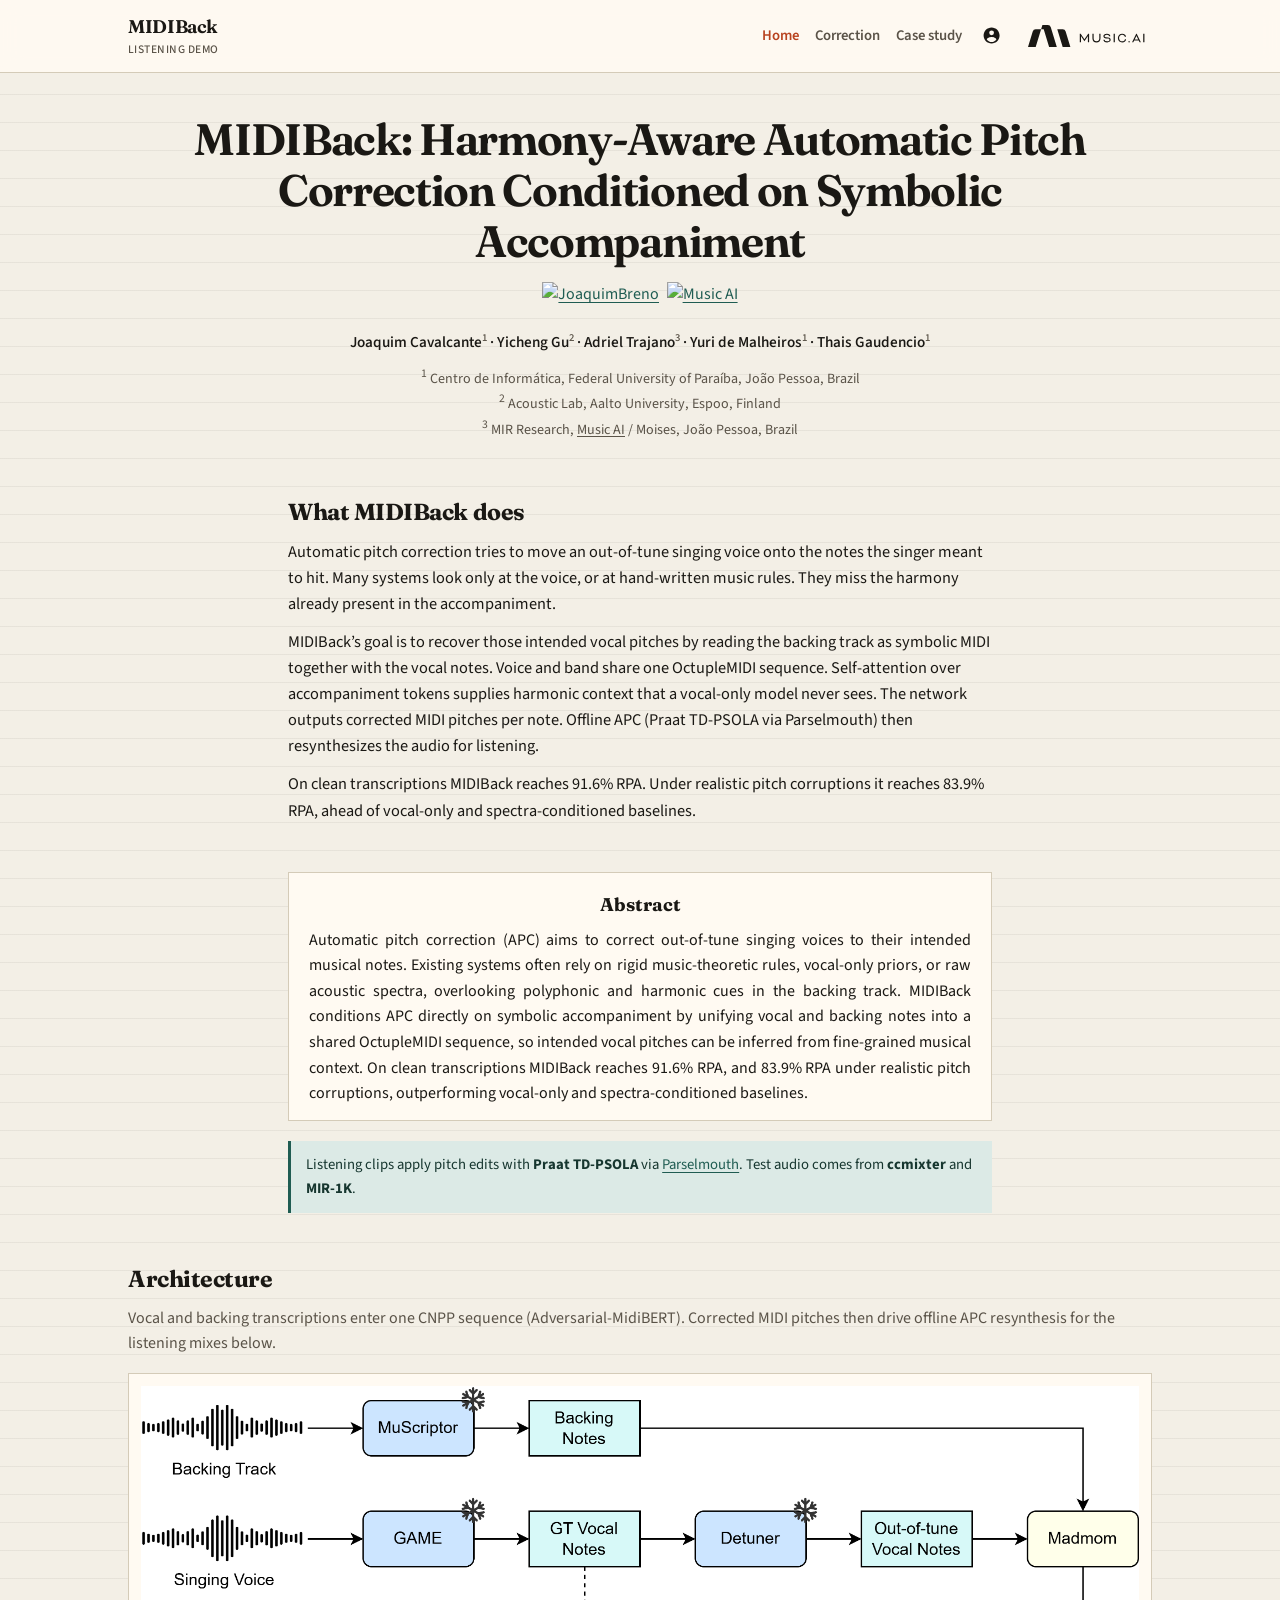
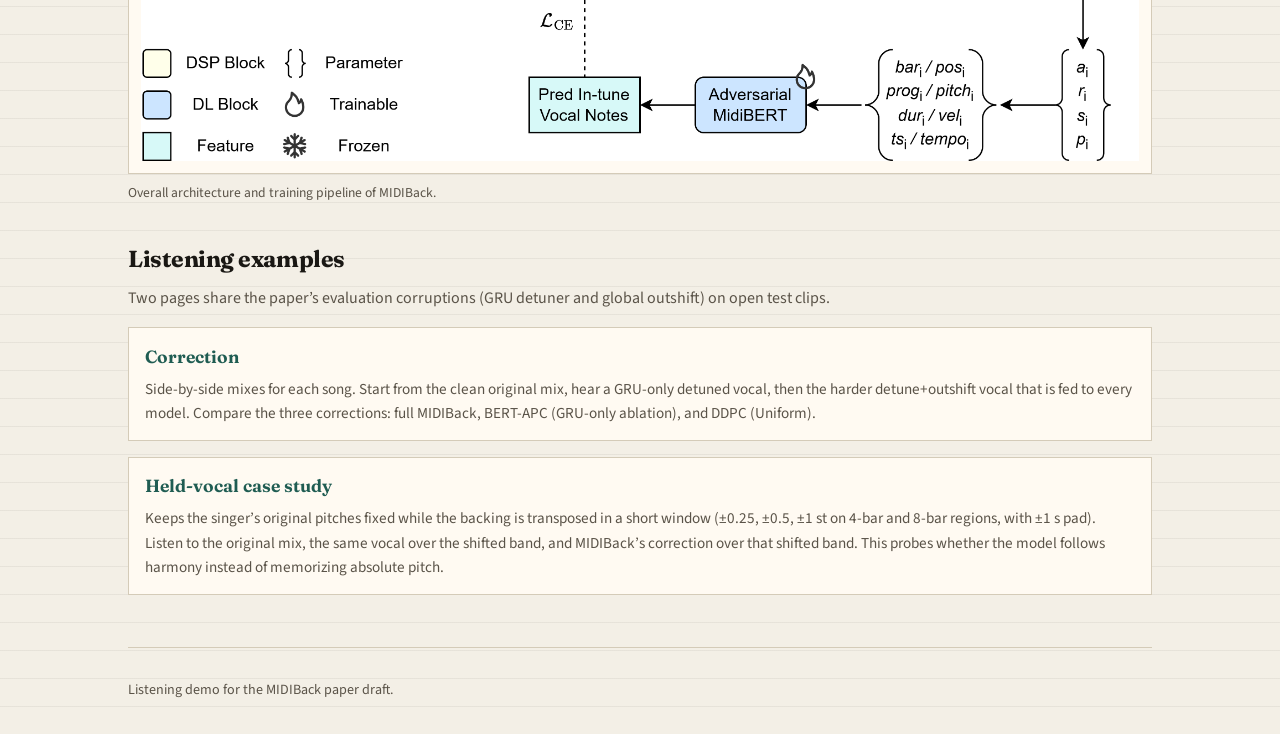
==== commit 974d6de1: "removing hyperlink" ====
--- a/index.html
+++ b/index.html
@@ -17,9 +17,6 @@
         <a href="index.html" aria-current="page">Home</a>
         <a href="correction.html">Correction</a>
         <a href="case-study.html">Case study</a>
-        <a class="icon-link" href="https://github.com/JoaquimBreno/MidiBackDemo" target="_blank" rel="noopener" title="Demo repository" aria-label="GitHub demo repo">
-          <svg viewBox="0 0 24 24" aria-hidden="true"><path fill="currentColor" fill-rule="evenodd" d="M12.006 2a9.847 9.847 0 0 0-6.484 2.44 10.32 10.32 0 0 0-3.393 6.17 10.48 10.48 0 0 0 1.317 6.955 10.045 10.045 0 0 0 5.4 4.418c.504.095.683-.223.683-.494 0-.245-.01-1.052-.014-1.908-2.78.62-3.366-1.21-3.366-1.21a2.711 2.711 0 0 0-1.11-1.5c-.907-.637.07-.621.07-.621.317.044.62.163.885.346.266.183.487.426.647.71.135.253.318.476.538.655a2.079 2.079 0 0 0 2.37.196c.045-.52.27-1.006.635-1.37-2.219-.259-4.554-1.138-4.554-5.07a4.022 4.022 0 0 1 1.031-2.75 3.77 3.77 0 0 1 .096-2.713s.839-.275 2.749 1.05a9.26 9.26 0 0 1 5.004 0c1.906-1.325 2.74-1.05 2.74-1.05.37.858.406 1.828.101 2.713a4.017 4.017 0 0 1 1.029 2.75c0 3.939-2.339 4.805-4.564 5.058a2.471 2.471 0 0 1 .679 1.897c0 1.372-.012 2.477-.012 2.814 0 .272.18.592.687.492a10.05 10.05 0 0 0 5.388-4.421 10.473 10.473 0 0 0 1.313-6.948 10.32 10.32 0 0 0-3.39-6.165A9.847 9.847 0 0 0 12.007 2Z" clip-rule="evenodd"/></svg>
-        </a>
         <a class="icon-link" href="https://github.com/JoaquimBreno" target="_blank" rel="noopener" title="Joaquim Breno on GitHub" aria-label="Joaquim Breno GitHub">
           <svg viewBox="0 0 24 24" aria-hidden="true"><path fill="currentColor" d="M12 2C6.48 2 2 6.48 2 12s4.48 10 10 10 10-4.48 10-10S17.52 2 12 2zm0 3.5a3 3 0 1 1 0 6 3 3 0 0 1 0-6zM12 20c-2.5 0-4.71-1.28-6-3.22.03-1.99 4-3.08 6-3.08s5.97 1.09 6 3.08C16.71 18.72 14.5 20 12 20z"/></svg>
         </a>
@@ -35,9 +32,6 @@
       <h1>MIDIBack: Harmony-Aware Automatic Pitch Correction Conditioned on Symbolic Accompaniment</h1>
 
       <div class="badges">
-        <a href="https://github.com/JoaquimBreno/MidiBackDemo" target="_blank" rel="noopener">
-          <img src="https://img.shields.io/badge/GitHub-Demo-1f5c52?logo=github&logoColor=white" alt="GitHub Demo">
-        </a>
         <a href="https://github.com/JoaquimBreno" target="_blank" rel="noopener">
           <img src="https://img.shields.io/badge/GitHub-JoaquimBreno-181717?logo=github&logoColor=white" alt="JoaquimBreno">
         </a>
@@ -144,10 +138,7 @@
   </main>
 
   <footer class="wrap">
-    <p>
-      Listening demo for the MIDIBack paper draft.
-      <a href="https://github.com/JoaquimBreno/MidiBackDemo">JoaquimBreno/MidiBackDemo</a>
-    </p>
+    <p>Listening demo for the MIDIBack paper draft.</p>
   </footer>
 </body>
 </html>
